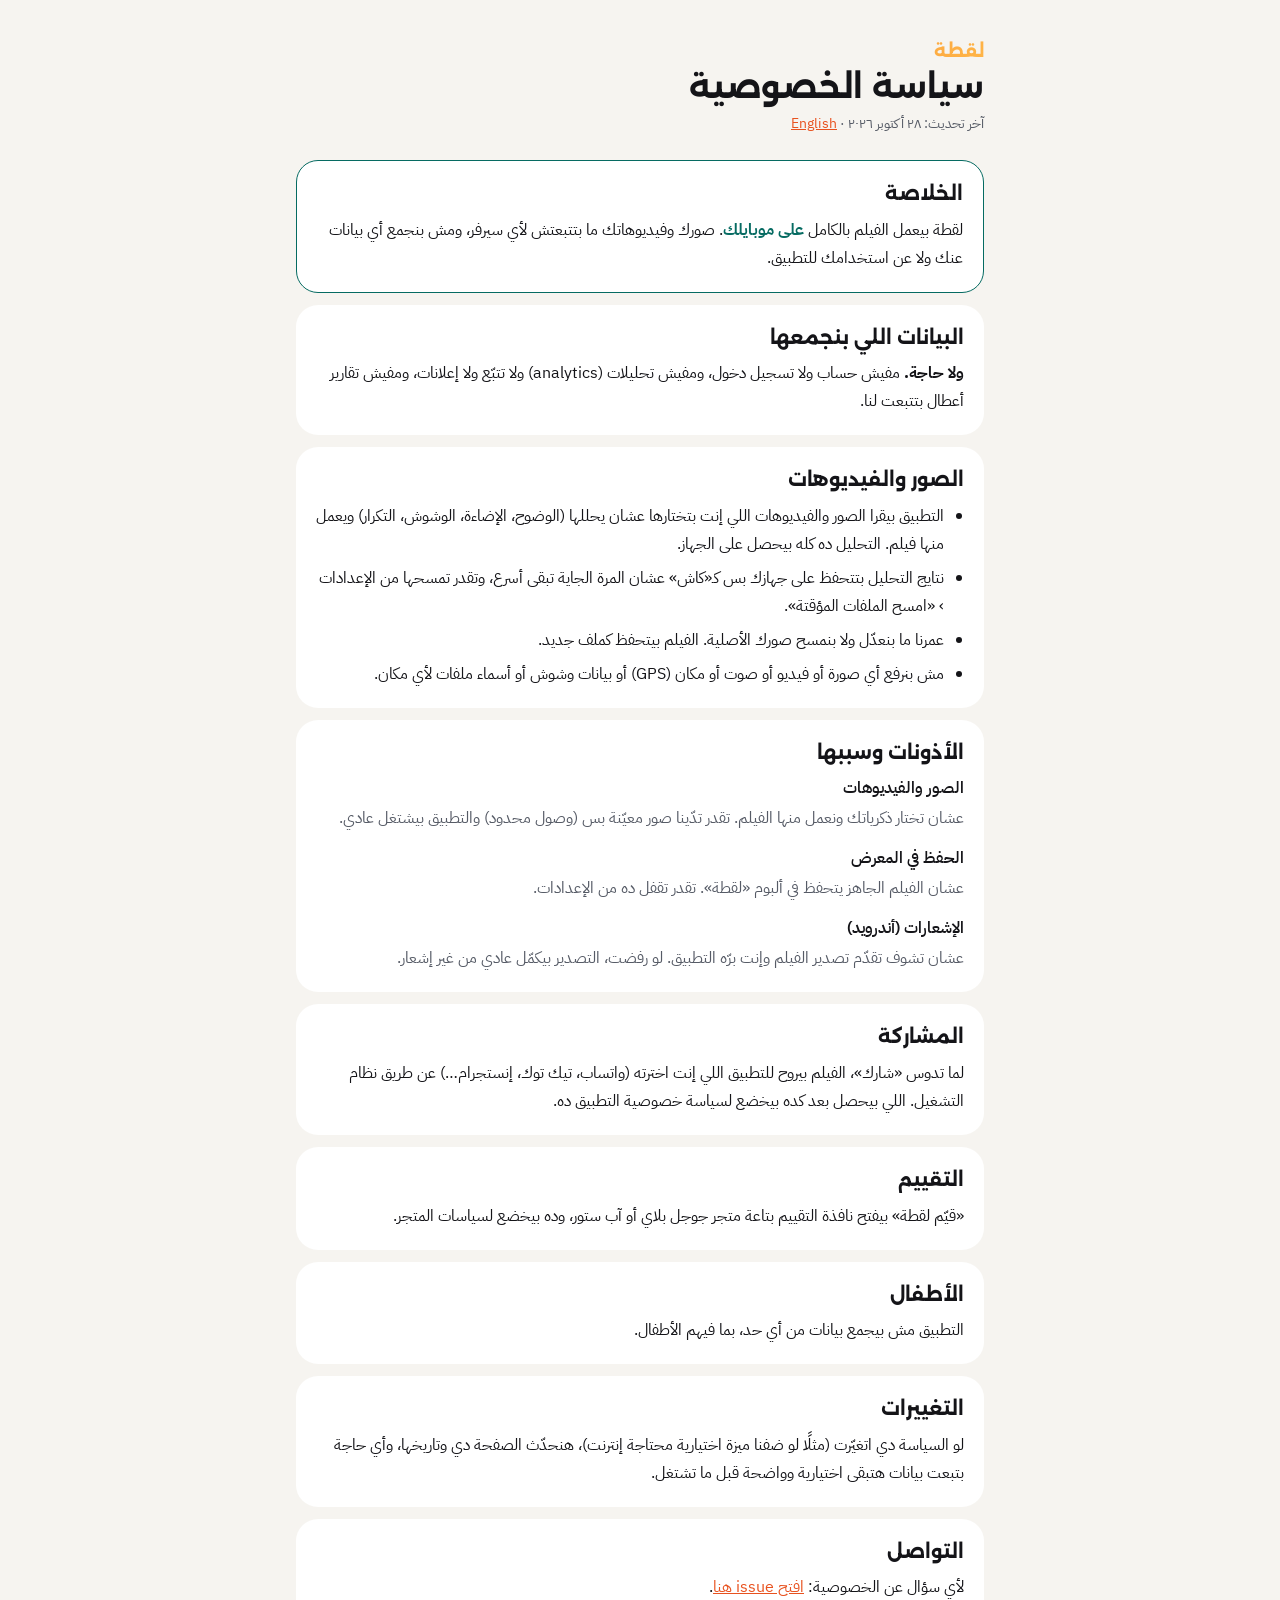
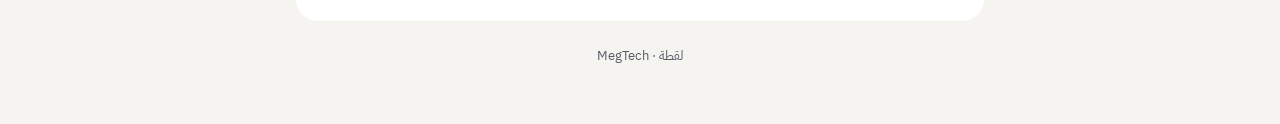
==== index.html @ 8e58508e "Add Laqta privacy policy (Arabic + English) Co-Authored-By: Claude Opus 5.5 <noreply@anthropic.com> " ====
<!doctype html>
<html lang="ar" dir="rtl">
<head>
<meta charset="utf-8">
<meta name="viewport" content="width=device-width, initial-scale=1">
<title>سياسة الخصوصية — لقطة</title>
<meta name="description" content="سياسة الخصوصية لتطبيق لقطة: كل المعالجة على جهازك، ومفيش أي بيانات بتتجمع.">
<link rel="alternate" hreflang="en" href="en.html">
<link rel="preconnect" href="https://fonts.googleapis.com">
<link rel="preconnect" href="https://fonts.gstatic.com" crossorigin>
<link href="https://fonts.googleapis.com/css2?family=Alexandria:wght@700&family=IBM+Plex+Sans+Arabic:wght@400;600&display=swap" rel="stylesheet">
<link rel="stylesheet" href="style.css">
</head>
<body>
<main>
  <header>
    <p class="brand">لقطة</p>
    <h1>سياسة الخصوصية</h1>
    <p class="meta">آخر تحديث: ٢٨ أكتوبر ٢٠٢٦ · <a href="en.html" lang="en">English</a></p>
  </header>

  <section class="promise">
    <h2>الخلاصة</h2>
    <p>لقطة بيعمل الفيلم بالكامل <strong>على موبايلك</strong>. صورك وفيديوهاتك ما بتتبعتش لأي سيرفر، ومش بنجمع أي بيانات عنك ولا عن استخدامك للتطبيق.</p>
  </section>

  <section>
    <h2>البيانات اللي بنجمعها</h2>
    <p><strong>ولا حاجة.</strong> مفيش حساب ولا تسجيل دخول، ومفيش تحليلات (analytics) ولا تتبّع ولا إعلانات، ومفيش تقارير أعطال بتتبعت لنا.</p>
  </section>

  <section>
    <h2>الصور والفيديوهات</h2>
    <ul>
      <li>التطبيق بيقرا الصور والفيديوهات اللي إنت بتختارها عشان يحللها (الوضوح، الإضاءة، الوشوش، التكرار) ويعمل منها فيلم. التحليل ده كله بيحصل على الجهاز.</li>
      <li>نتايج التحليل بتتحفظ على جهازك بس كـ«كاش» عشان المرة الجاية تبقى أسرع، وتقدر تمسحها من الإعدادات › «امسح الملفات المؤقتة».</li>
      <li>عمرنا ما بنعدّل ولا بنمسح صورك الأصلية. الفيلم بيتحفظ كملف جديد.</li>
      <li>مش بنرفع أي صورة أو فيديو أو صوت أو مكان (GPS) أو بيانات وشوش أو أسماء ملفات لأي مكان.</li>
    </ul>
  </section>

  <section>
    <h2>الأذونات وسببها</h2>
    <dl>
      <dt>الصور والفيديوهات</dt>
      <dd>عشان تختار ذكرياتك ونعمل منها الفيلم. تقدر تدّينا صور معيّنة بس (وصول محدود) والتطبيق بيشتغل عادي.</dd>
      <dt>الحفظ في المعرض</dt>
      <dd>عشان الفيلم الجاهز يتحفظ في ألبوم «لقطة». تقدر تقفل ده من الإعدادات.</dd>
      <dt>الإشعارات (أندرويد)</dt>
      <dd>عشان تشوف تقدّم تصدير الفيلم وإنت برّه التطبيق. لو رفضت، التصدير بيكمّل عادي من غير إشعار.</dd>
    </dl>
  </section>

  <section>
    <h2>المشاركة</h2>
    <p>لما تدوس «شارك»، الفيلم بيروح للتطبيق اللي إنت اخترته (واتساب، تيك توك، إنستجرام…) عن طريق نظام التشغيل. اللي بيحصل بعد كده بيخضع لسياسة خصوصية التطبيق ده.</p>
  </section>

  <section>
    <h2>التقييم</h2>
    <p>«قيّم لقطة» بيفتح نافذة التقييم بتاعة متجر جوجل بلاي أو آب ستور، وده بيخضع لسياسات المتجر.</p>
  </section>

  <section>
    <h2>الأطفال</h2>
    <p>التطبيق مش بيجمع بيانات من أي حد، بما فيهم الأطفال.</p>
  </section>

  <section>
    <h2>التغييرات</h2>
    <p>لو السياسة دي اتغيّرت (مثلًا لو ضفنا ميزة اختيارية محتاجة إنترنت)، هنحدّث الصفحة دي وتاريخها، وأي حاجة بتبعت بيانات هتبقى اختيارية وواضحة قبل ما تشتغل.</p>
  </section>

  <section>
    <h2>التواصل</h2>
    <p>لأي سؤال عن الخصوصية: <a href="https://github.com/mohamedmagdy97/laqta-privacy/issues">افتح issue هنا</a>.</p>
  </section>

  <footer>لقطة · MegTech</footer>
</main>
</body>
</html>
---- style.css ----
:root {
  --bg: #F6F4F0;
  --surface: #FFFFFF;
  --text: #141418;
  --muted: #565B66;
  --accent: #E8521F;
  --teal: #066B62;
  --line: rgba(20, 20, 24, 0.09);
}
@media (prefers-color-scheme: dark) {
  :root {
    --bg: #09090C;
    --surface: #121318;
    --text: #F6F3EE;
    --muted: #A6ABB6;
    --accent: #FF6A3D;
    --teal: #2BC7B4;
    --line: rgba(255, 255, 255, 0.09);
  }
}
* { box-sizing: border-box; }
body {
  margin: 0;
  background: var(--bg);
  color: var(--text);
  font: 16px/1.75 "IBM Plex Sans Arabic", system-ui, sans-serif;
}
main { max-width: 720px; margin: 0 auto; padding: 40px 16px 56px; }
.brand {
  margin: 0;
  font: 700 18px "Alexandria", sans-serif;
  background: linear-gradient(135deg, var(--accent), #FFB547);
  -webkit-background-clip: text;
  background-clip: text;
  color: transparent;
}
h1 { font: 700 32px/1.3 "Alexandria", sans-serif; margin: 4px 0; }
h2 { font: 700 19px/1.4 "Alexandria", sans-serif; margin: 0 0 8px; }
.meta { color: var(--muted); margin: 0 0 24px; font-size: 14px; }
section {
  background: var(--surface);
  border-radius: 22px;
  padding: 20px;
  margin-bottom: 12px;
}
.promise { border: 1px solid var(--teal); }
.promise strong { color: var(--teal); }
ul { margin: 0; padding-inline-start: 20px; }
li + li { margin-top: 6px; }
dl { margin: 0; }
dt { font-weight: 600; margin-top: 12px; }
dt:first-child { margin-top: 0; }
dd { margin: 2px 0 0; color: var(--muted); }
p { margin: 0; }
a { color: var(--accent); }
footer { color: var(--muted); font-size: 13px; text-align: center; margin-top: 24px; }
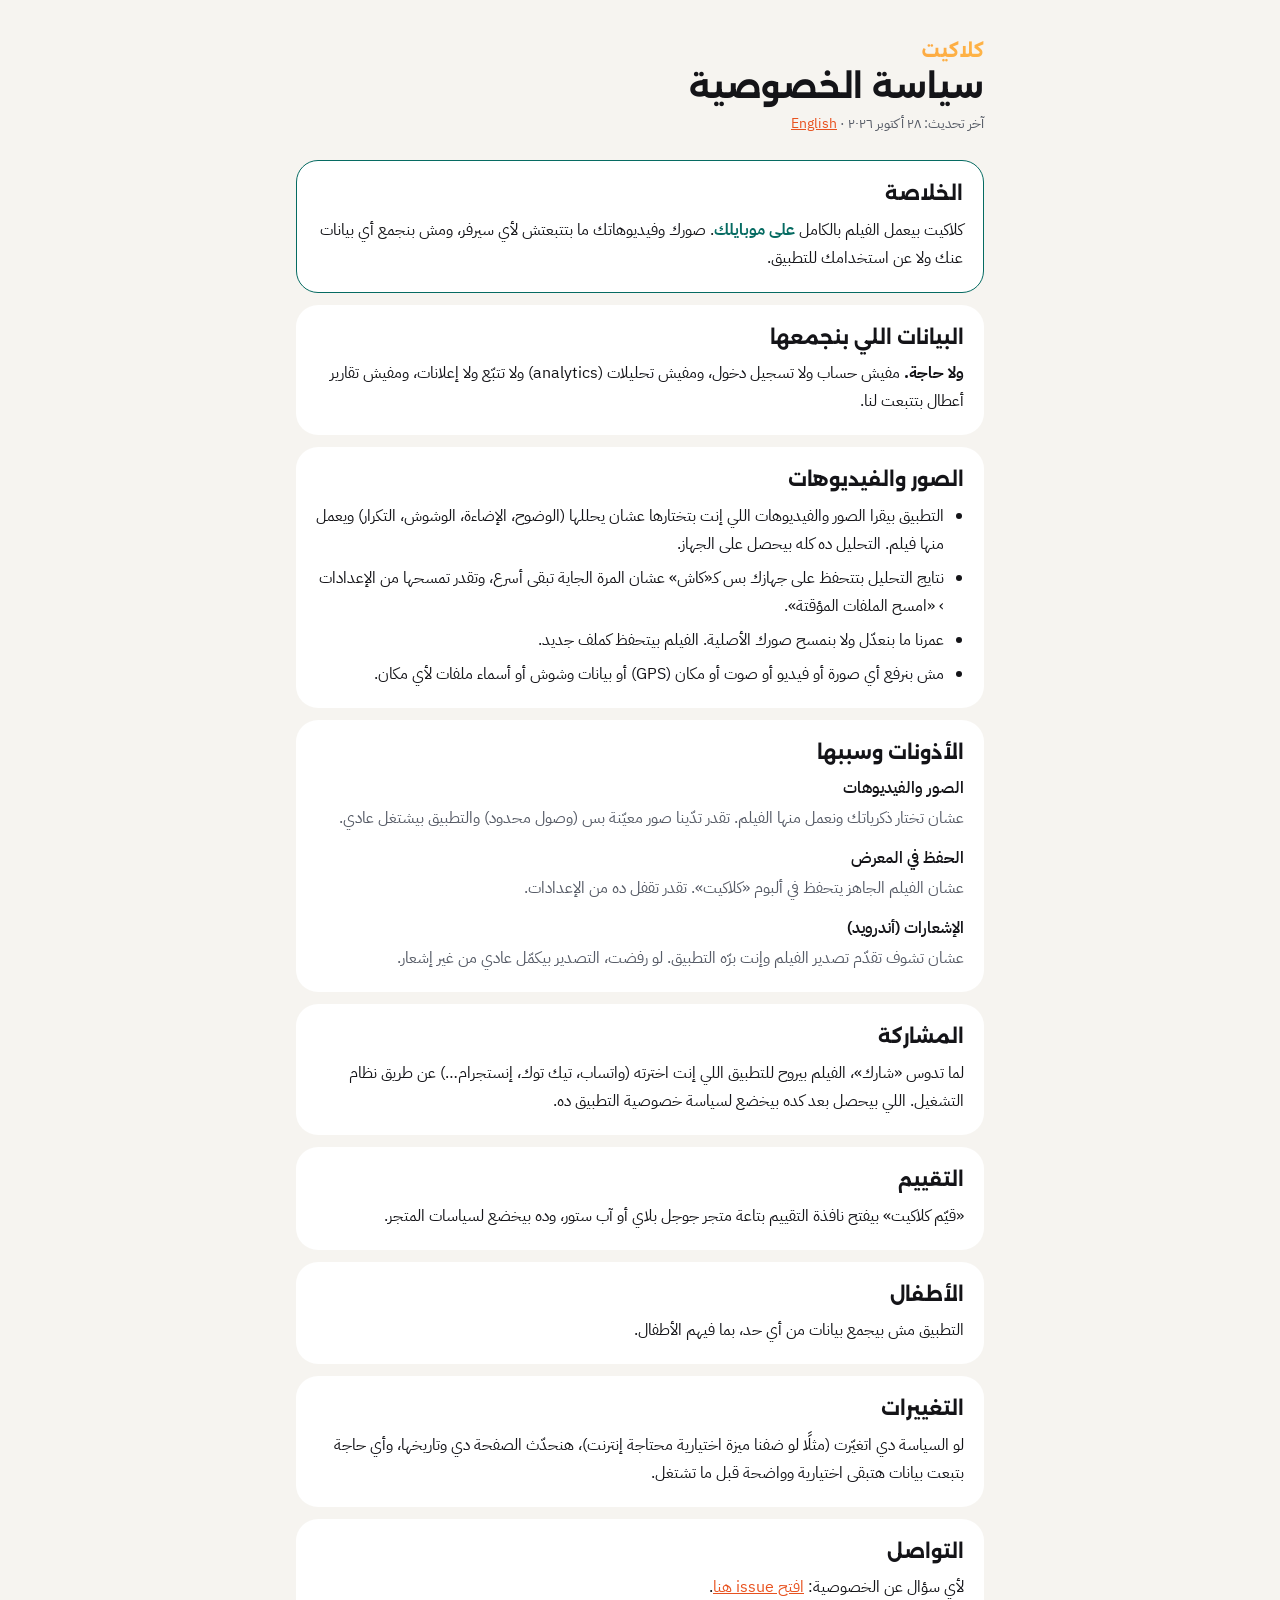
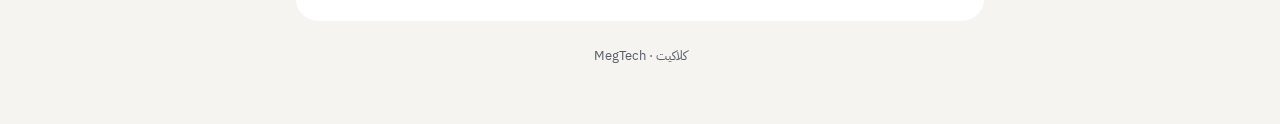
==== commit 522765f8: "Rename the app to Klaket (كلاكيت) Co-Authored-By: Claude Opus 5.5 <noreply@anthropic.com> Claude-Ses" ====
--- a/index.html
+++ b/index.html
@@ -3,8 +3,8 @@
 <head>
 <meta charset="utf-8">
 <meta name="viewport" content="width=device-width, initial-scale=1">
-<title>سياسة الخصوصية — لقطة</title>
-<meta name="description" content="سياسة الخصوصية لتطبيق لقطة: كل المعالجة على جهازك، ومفيش أي بيانات بتتجمع.">
+<title>سياسة الخصوصية — كلاكيت</title>
+<meta name="description" content="سياسة الخصوصية لتطبيق كلاكيت: كل المعالجة على جهازك، ومفيش أي بيانات بتتجمع.">
 <link rel="alternate" hreflang="en" href="en.html">
 <link rel="preconnect" href="https://fonts.googleapis.com">
 <link rel="preconnect" href="https://fonts.gstatic.com" crossorigin>
@@ -14,14 +14,14 @@
 <body>
 <main>
   <header>
-    <p class="brand">لقطة</p>
+    <p class="brand">كلاكيت</p>
     <h1>سياسة الخصوصية</h1>
     <p class="meta">آخر تحديث: ٢٨ أكتوبر ٢٠٢٦ · <a href="en.html" lang="en">English</a></p>
   </header>
 
   <section class="promise">
     <h2>الخلاصة</h2>
-    <p>لقطة بيعمل الفيلم بالكامل <strong>على موبايلك</strong>. صورك وفيديوهاتك ما بتتبعتش لأي سيرفر، ومش بنجمع أي بيانات عنك ولا عن استخدامك للتطبيق.</p>
+    <p>كلاكيت بيعمل الفيلم بالكامل <strong>على موبايلك</strong>. صورك وفيديوهاتك ما بتتبعتش لأي سيرفر، ومش بنجمع أي بيانات عنك ولا عن استخدامك للتطبيق.</p>
   </section>
 
   <section>
@@ -45,7 +45,7 @@
       <dt>الصور والفيديوهات</dt>
       <dd>عشان تختار ذكرياتك ونعمل منها الفيلم. تقدر تدّينا صور معيّنة بس (وصول محدود) والتطبيق بيشتغل عادي.</dd>
       <dt>الحفظ في المعرض</dt>
-      <dd>عشان الفيلم الجاهز يتحفظ في ألبوم «لقطة». تقدر تقفل ده من الإعدادات.</dd>
+      <dd>عشان الفيلم الجاهز يتحفظ في ألبوم «كلاكيت». تقدر تقفل ده من الإعدادات.</dd>
       <dt>الإشعارات (أندرويد)</dt>
       <dd>عشان تشوف تقدّم تصدير الفيلم وإنت برّه التطبيق. لو رفضت، التصدير بيكمّل عادي من غير إشعار.</dd>
     </dl>
@@ -58,7 +58,7 @@
 
   <section>
     <h2>التقييم</h2>
-    <p>«قيّم لقطة» بيفتح نافذة التقييم بتاعة متجر جوجل بلاي أو آب ستور، وده بيخضع لسياسات المتجر.</p>
+    <p>«قيّم كلاكيت» بيفتح نافذة التقييم بتاعة متجر جوجل بلاي أو آب ستور، وده بيخضع لسياسات المتجر.</p>
   </section>
 
   <section>
@@ -76,7 +76,7 @@
     <p>لأي سؤال عن الخصوصية: <a href="https://github.com/mohamedmagdy97/laqta-privacy/issues">افتح issue هنا</a>.</p>
   </section>
 
-  <footer>لقطة · MegTech</footer>
+  <footer>كلاكيت · MegTech</footer>
 </main>
 </body>
 </html>
